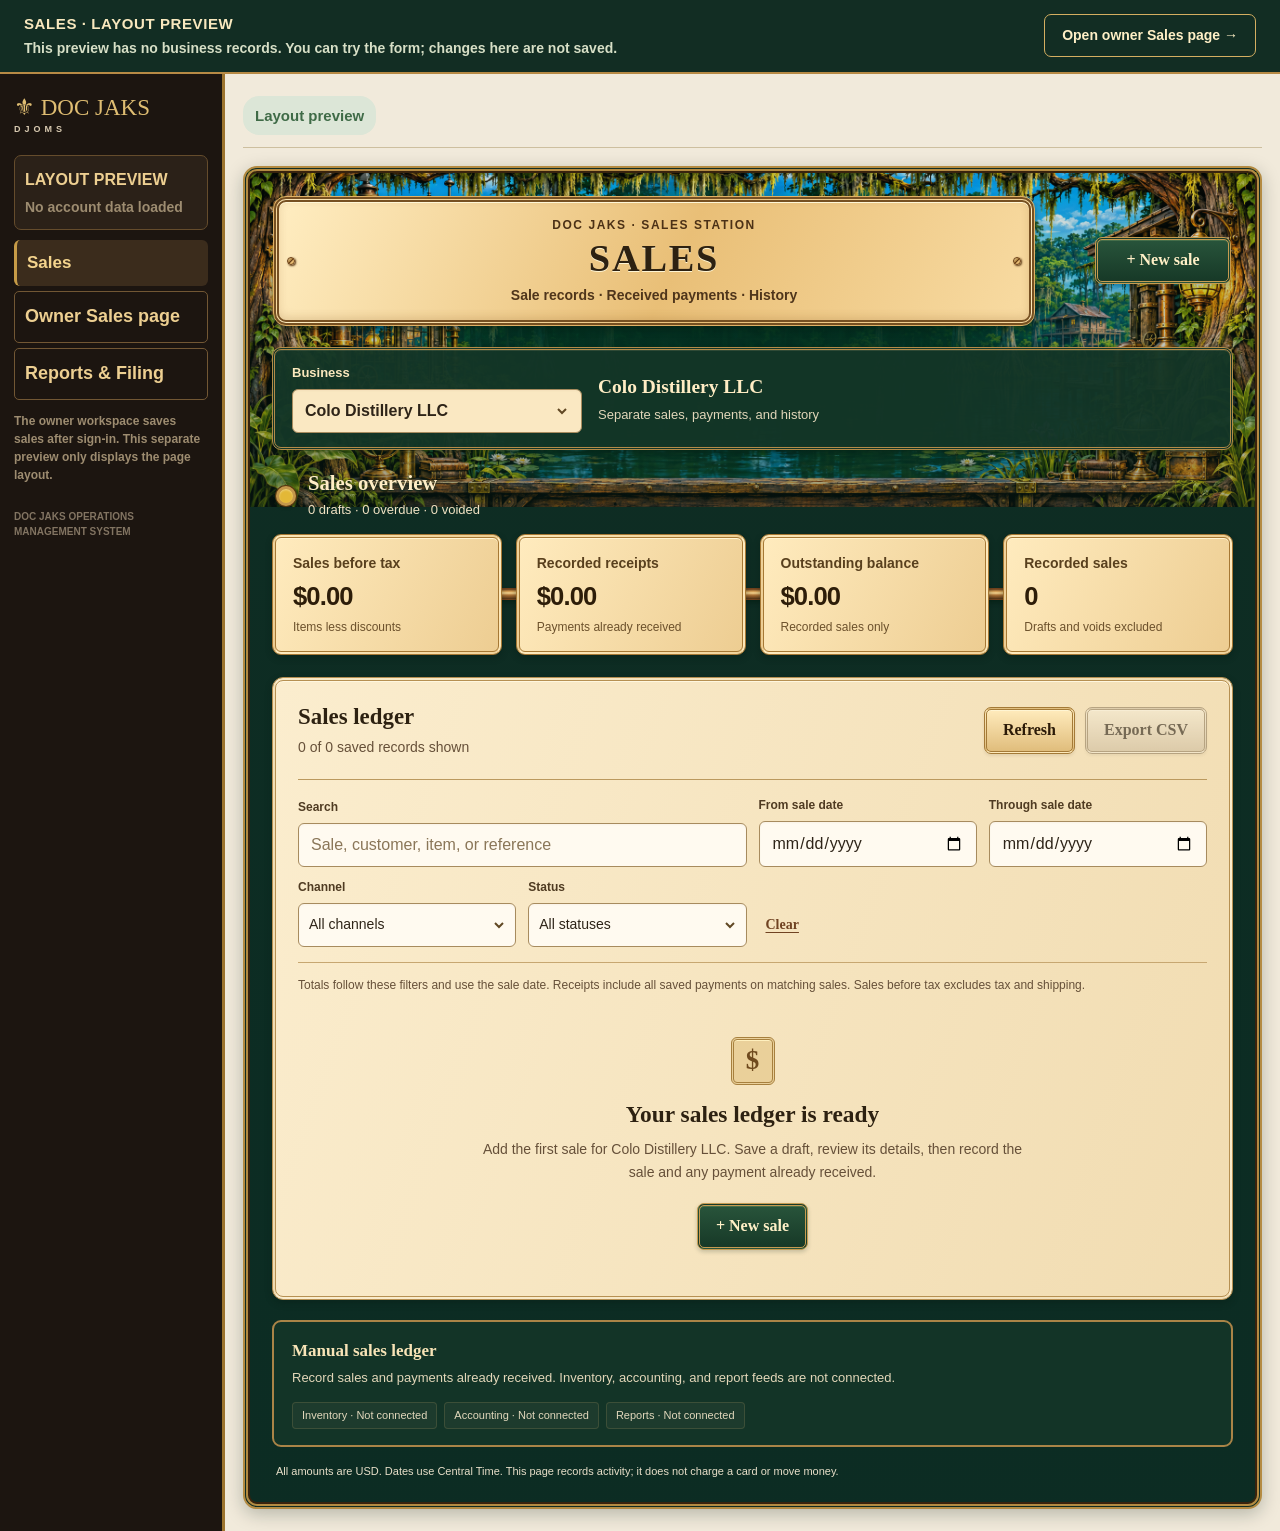
==== sales-preview.html @ b28c7aaf "Add brass Sales page with business-separated ledger, draft review, payments and history" ====
<!doctype html>
<html lang="en">
<head>
  <meta charset="utf-8">
  <meta name="viewport" content="width=device-width,initial-scale=1">
  <meta name="robots" content="noindex,nofollow,noarchive">
  <title>Sales layout preview · DJOMS</title>
  <link rel="stylesheet" href="/styles.css?v=20261028-verified-search-pairs-v94">
  <link rel="stylesheet" href="/sales.css?v=20261124-sales-v1">
  <style>
    .sales-preview-banner{position:relative;z-index:5;display:flex;align-items:center;justify-content:space-between;gap:16px;padding:13px 24px;border-bottom:2px solid #b78a45;background:#122d23;color:#f8e8be;font:14px/1.5 Arial,sans-serif}
    .sales-preview-banner strong{display:block;font-size:15px;letter-spacing:.04em}
    .sales-preview-banner p{margin:2px 0 0;color:#d7dfc6}
    .sales-preview-banner a{flex:none;padding:10px 17px;border:1px solid #d4ae61;border-radius:7px;color:#fff0c6;text-decoration:none;font-weight:700}
    .sales-preview-banner a:hover{background:#294d38}
    body.sales-preview>main{min-height:calc(100vh - 85px)}
    .sales-preview aside nav a{display:block;margin-top:5px;padding:11px 10px;text-decoration:none;color:#edcf91;border:1px solid #725734;border-radius:5px}
    .sales-preview aside .ver{position:static;margin-top:25px;line-height:1.5}
    .sales-preview .preview-caption{color:#9d8c70;font-size:12px;line-height:1.5}
    @media(max-width:720px){.sales-preview-banner{padding:12px;align-items:flex-start;flex-direction:column;gap:10px}.sales-preview-banner a{align-self:stretch;text-align:center}}
    @media print{.sales-preview-banner{display:block!important;color:#000;background:#fff;border:1px solid #000}.sales-preview-banner p{color:#000}.sales-preview-banner a{display:none}}
  </style>
  <script src="/sales-preview.js?v=20261124-sales-v1" defer></script>
  <script src="/sales.js?v=20261124-sales-v1" defer></script>
</head>
<body class="sales-preview">
  <div class="sales-preview-banner" role="note">
    <div><strong>SALES · LAYOUT PREVIEW</strong><p>This preview has no business records. You can try the form; changes here are not saved.</p></div>
    <a href="/sales">Open owner Sales page →</a>
  </div>
  <main>
    <aside id="commandTools">
      <b>⚜ DOC JAKS</b><span>DJOMS</span>
      <div class="user"><strong>LAYOUT PREVIEW</strong><small>No account data loaded</small></div>
      <nav aria-label="Preview navigation">
        <button type="button" class="active" aria-current="page" data-sales-preview-home>Sales</button>
        <a href="/sales">Owner Sales page</a>
        <a href="/reports">Reports &amp; Filing</a>
      </nav>
      <p class="preview-caption">The owner workspace saves sales after sign-in. This separate preview only displays the page layout.</p>
      <div class="ver">DOC JAKS OPERATIONS<br>MANAGEMENT SYSTEM</div>
    </aside>
    <section>
      <header><div class="command-heading"><p class="ey">DOC JAKS OPERATIONS MANAGEMENT SYSTEM</p><h1>Sales</h1><p>One Fire. One Story. Everywhere.</p></div><div class="live">Layout preview</div></header>
      <p id="notice" role="status" aria-live="polite" hidden></p>
      <div id="workspace"><div id="content"><p>Loading the Sales layout…</p></div></div>
    </section>
  </main>
</body>
</html>
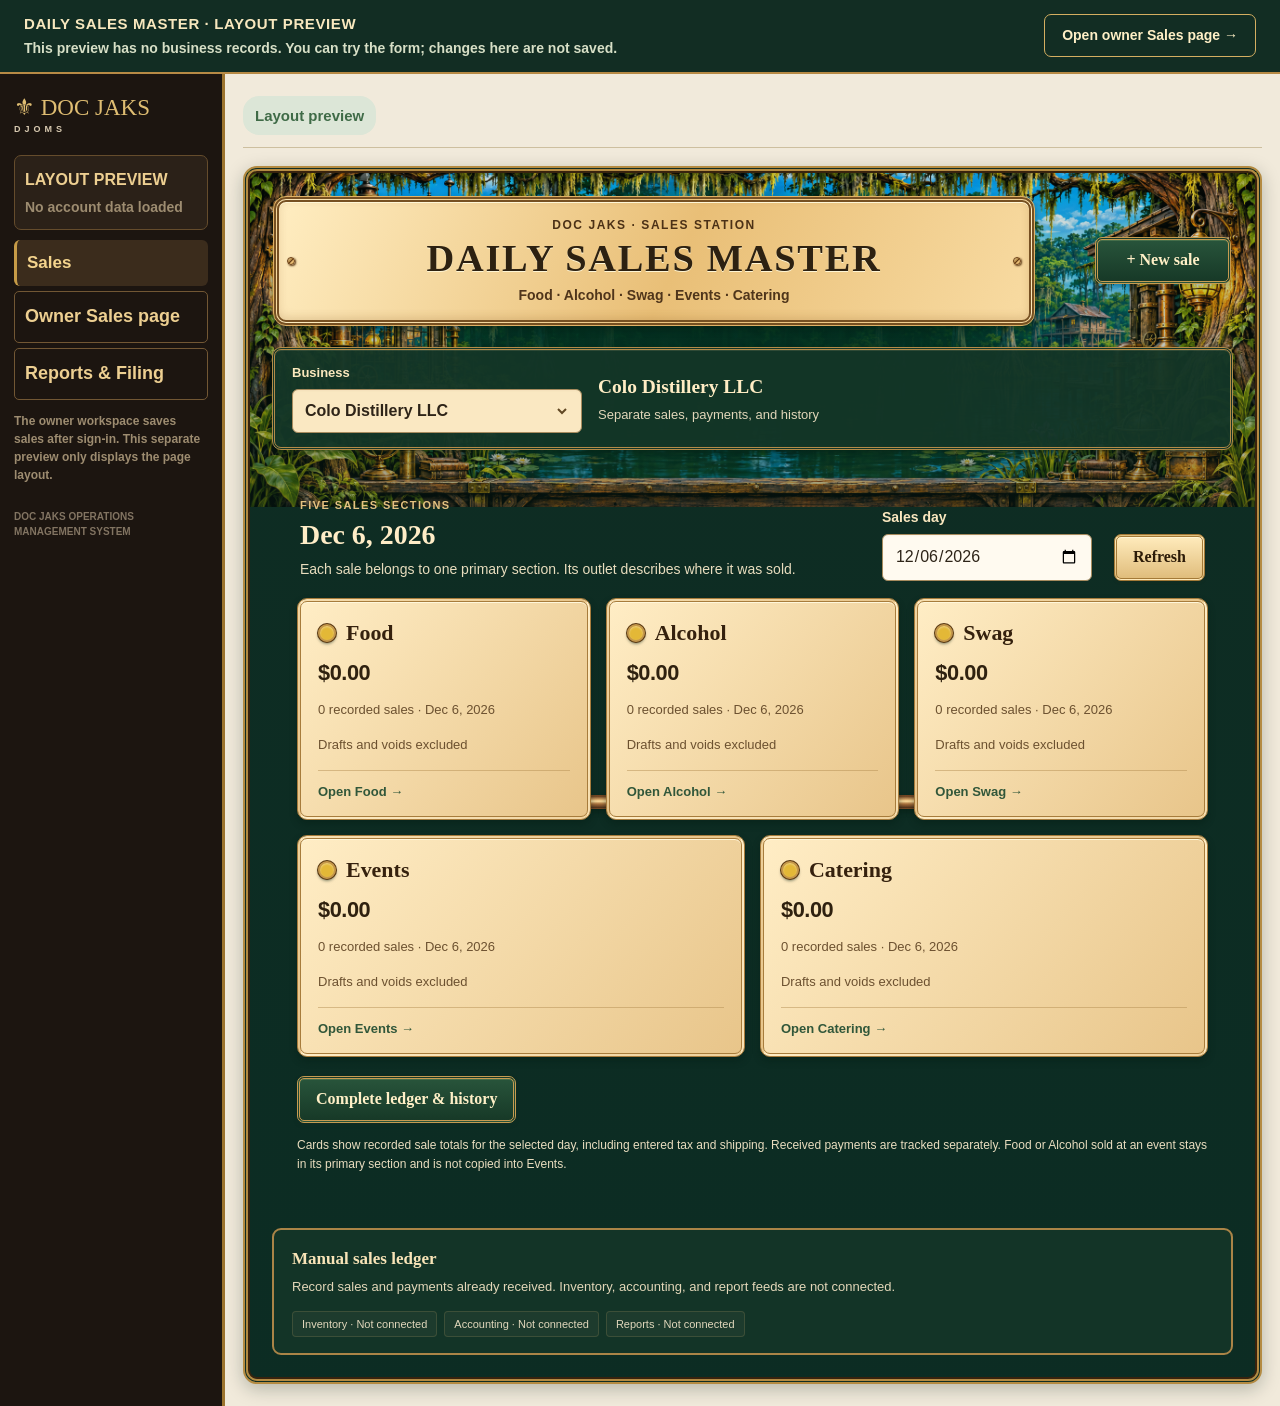
==== commit a7658f4e: "Build five-section Daily Sales Master with products, outlets, and Alcohol reports" ====
--- a/sales-preview.html
+++ b/sales-preview.html
@@ -4,9 +4,9 @@
   <meta charset="utf-8">
   <meta name="viewport" content="width=device-width,initial-scale=1">
   <meta name="robots" content="noindex,nofollow,noarchive">
-  <title>Sales layout preview · DJOMS</title>
+  <title>Daily Sales Master preview · DJOMS</title>
   <link rel="stylesheet" href="/styles.css?v=20261028-verified-search-pairs-v94">
-  <link rel="stylesheet" href="/sales.css?v=20261124-sales-v1">
+  <link rel="stylesheet" href="/sales.css?v=20261124-sales-master-v3">
   <style>
     .sales-preview-banner{position:relative;z-index:5;display:flex;align-items:center;justify-content:space-between;gap:16px;padding:13px 24px;border-bottom:2px solid #b78a45;background:#122d23;color:#f8e8be;font:14px/1.5 Arial,sans-serif}
     .sales-preview-banner strong{display:block;font-size:15px;letter-spacing:.04em}
@@ -20,12 +20,12 @@
     @media(max-width:720px){.sales-preview-banner{padding:12px;align-items:flex-start;flex-direction:column;gap:10px}.sales-preview-banner a{align-self:stretch;text-align:center}}
     @media print{.sales-preview-banner{display:block!important;color:#000;background:#fff;border:1px solid #000}.sales-preview-banner p{color:#000}.sales-preview-banner a{display:none}}
   </style>
-  <script src="/sales-preview.js?v=20261124-sales-v1" defer></script>
-  <script src="/sales.js?v=20261124-sales-v1" defer></script>
+  <script src="/sales-preview.js?v=20261124-sales-master-v3" defer></script>
+  <script src="/sales.js?v=20261124-sales-master-v3" defer></script>
 </head>
 <body class="sales-preview">
   <div class="sales-preview-banner" role="note">
-    <div><strong>SALES · LAYOUT PREVIEW</strong><p>This preview has no business records. You can try the form; changes here are not saved.</p></div>
+    <div><strong>DAILY SALES MASTER · LAYOUT PREVIEW</strong><p>This preview has no business records. You can try the form; changes here are not saved.</p></div>
     <a href="/sales">Open owner Sales page →</a>
   </div>
   <main>
@@ -41,9 +41,9 @@
       <div class="ver">DOC JAKS OPERATIONS<br>MANAGEMENT SYSTEM</div>
     </aside>
     <section>
-      <header><div class="command-heading"><p class="ey">DOC JAKS OPERATIONS MANAGEMENT SYSTEM</p><h1>Sales</h1><p>One Fire. One Story. Everywhere.</p></div><div class="live">Layout preview</div></header>
+      <header><div class="command-heading"><p class="ey">DOC JAKS OPERATIONS MANAGEMENT SYSTEM</p><h1>Daily Sales Master</h1><p>One Fire. One Story. Everywhere.</p></div><div class="live">Layout preview</div></header>
       <p id="notice" role="status" aria-live="polite" hidden></p>
-      <div id="workspace"><div id="content"><p>Loading the Sales layout…</p></div></div>
+      <div id="workspace"><div id="content"><p>Loading Daily Sales Master…</p></div></div>
     </section>
   </main>
 </body>
--- a/sales.css
+++ b/sales.css
@@ -529,3 +529,266 @@
   body.sales-view .sales-void-notice { border: 1pt solid #777; background: #fff; font-size: 10pt; }
   body.sales-view .sales-footnote { font-size: 8pt; }
 }
+
+/* Daily Sales Master and the Alcohol operating view share the saved ledger. */
+.sales-hub .sales-master { margin: 0 0 24px; }
+.sales-hub .sales-master-heading { display: flex; align-items: flex-end; flex-wrap: wrap; gap: 15px 22px; padding: 5px 3px 17px; color: #f9e7bf; }
+.sales-hub .sales-master-heading > div { flex: 1 1 380px; min-width: 0; }
+.sales-hub .sales-master-heading > label { flex: 0 1 210px; color: #f9e7bf; }
+.sales-hub .sales-master-heading > .sales-button { flex: 0 0 auto; }
+.sales-hub .sales-master-heading h3 { color: #ffedc7; font-size: 1.55rem; line-height: 1.2; }
+.sales-hub .sales-master-heading p { max-width: 850px; margin-top: 7px; color: #e8ddbe; font-size: 14px; }
+.sales-hub .sales-master-heading .sales-eyebrow { color: #e4c281; }
+.sales-hub .sales-master-cards { position: relative; isolation: isolate; display: grid; grid-template-columns: repeat(10, minmax(0, 1fr)); gap: 15px; }
+.sales-hub .sales-master-cards::before { content: ''; position: absolute; z-index: -1; left: 4%; right: 4%; top: 43%; height: 14px; border: 1px solid #744723; border-radius: 7px; background: linear-gradient(#653a1c, #d6a567 28%, #ffe2a0 43%, #aa713c 66%, #4c2e19); box-shadow: 0 3px 5px #031c1280; }
+.sales-hub .sales-master-card { position: relative; display: flex; grid-column: span 2; min-width: 0; min-height: 210px; flex-direction: column; align-items: stretch; gap: 14px; padding: 18px 17px 15px; border: 4px double #a77c3c; border-radius: 10px; background: linear-gradient(130deg, #ffedc5, #e8c58a); box-shadow: inset 0 1px #fff7db, 0 4px 7px #041e1470; color: #2e2213; font-size: 16px !important; font-weight: 400; line-height: 1.4; text-align: left; white-space: normal; cursor: pointer; }
+.sales-hub .sales-master-card:hover:not(:disabled) { border-color: #f1c575; background: linear-gradient(130deg, #fff4d7, #f0d39e); }
+.sales-hub .sales-master-card:focus-visible { outline: 3px solid #ffedaf; outline-offset: 4px; }
+.sales-hub .sales-master-card:active:not(:disabled) { transform: translateY(1px); }
+.sales-hub .sales-master-card-top { display: flex; align-items: center; gap: 10px; min-width: 0; }
+.sales-hub .sales-master-card-top :is(h3, strong) { margin: 0; color: #35210e; font: 700 1.22rem/1.2 Georgia, 'Times New Roman', serif; overflow-wrap: anywhere; }
+.sales-hub .sales-master-card .sales-lamp { flex-basis: 18px; width: 18px; height: 18px; border-width: 2px; }
+.sales-hub .sales-master-card-total { display: block; color: #2f210f; font-size: clamp(1.1rem, 1.7vw, 1.65rem); font-weight: 700; line-height: 1.2; letter-spacing: -.02em; font-variant-numeric: tabular-nums; overflow-wrap: anywhere; }
+.sales-hub .sales-master-card-meta { display: block; color: #6c5130; font-size: 13px; font-weight: 400; line-height: 1.6; }
+.sales-hub .sales-master-card-meta small { display: block; margin-top: 3px; font-size: 12px !important; font-weight: 400 !important; }
+.sales-hub .sales-master-card-open { display: flex; justify-content: space-between; gap: 10px; margin-top: auto; padding-top: 12px; border-top: 1px solid #b18a4d77; color: #31573a; font-size: 13px; font-weight: 700; }
+.sales-hub .sales-master-footer { display: flex; align-items: center; flex-wrap: wrap; gap: 12px 20px; margin-top: 19px; }
+.sales-hub .sales-master-footer p { flex: 1 1 330px; min-width: 0; margin: 0; color: #eee1c1; font-size: 13px; line-height: 1.6; }
+.sales-hub .sales-master > .sales-scope-note { color: #e9ddbf; }
+.sales-hub .sales-section-nav { display: flex; align-items: center; flex-wrap: wrap; gap: 15px 20px; margin: 1px 0 20px; padding: 14px 17px; border: 2px solid #a8864d; border-radius: 8px; background: #133829f5; }
+.sales-hub .sales-section-nav > div { min-width: 0; flex: 1 1 250px; }
+.sales-hub .sales-section-nav > div > p { margin: 5px 0 0; color: #e0d6b9; font-size: 13px; line-height: 1.5; }
+.sales-hub .sales-section-title { min-width: 0; color: #ffe9bd; font: 700 1.28rem/1.25 Georgia, 'Times New Roman', serif; }
+.sales-hub .sales-section-title :is(h3, strong) { color: #ffe9bd; font: 700 1.28rem/1.25 Georgia, 'Times New Roman', serif; }
+.sales-hub .sales-section-title :is(p, span, small) { color: #e0d6b9; font-size: 13px; font-weight: 400; line-height: 1.5; }
+.sales-hub .sales-section-title .sales-eyebrow { color: #dfbd7c; font-size: 10px; font-weight: 700; }
+.sales-hub .sales-section-nav .sales-button:focus-visible { outline-color: #ffedaf; }
+
+/* The month above an operating view is independent of the ledger's filters. */
+.sales-hub .sales-period { display: flex; align-items: center; flex-wrap: wrap; gap: 16px 22px; margin: 0 0 21px; padding: 17px 19px; border: 3px double #b48c4c; border-radius: 9px; background: #163a2bf5; color: #f5e6c4; }
+.sales-hub .sales-period > div:first-child { flex: 1 1 290px; min-width: 0; }
+.sales-hub .sales-period h3 { color: #ffeac1; font-size: 1.3rem; }
+.sales-hub .sales-period p { margin-top: 6px; color: #e0d7bd; font-size: 13px; }
+.sales-hub .sales-period .sales-eyebrow { color: #e7c78c; }
+.sales-hub .sales-period > label { flex: 0 1 225px; min-width: 190px; color: #f7e8c5; font-size: 13px !important; }
+.sales-hub .sales-period input { background: #fff4d7; font-weight: 700; }
+.sales-hub .sales-period-actions { display: flex; align-self: flex-end; flex: 0 0 auto; gap: 10px; }
+.sales-hub .sales-period :is(input, button):focus-visible { outline-color: #ffedaf; }
+.sales-hub .sales-operations { margin-bottom: 30px; }
+.sales-hub .sales-people-metrics,
+.sales-hub .sales-product-metrics { display: grid; grid-template-columns: repeat(4, minmax(0, 1fr)); gap: 13px; margin: 0 0 20px; }
+.sales-hub .sales-people-metrics > div,
+.sales-hub .sales-product-metrics > div { display: flex; min-width: 0; flex-direction: column; gap: 8px; padding: 15px; border: 1px solid #c3a56c; border-radius: 7px; background: #fffae975; }
+.sales-hub .sales-people-metrics > div > span,
+.sales-hub .sales-product-metrics > div > span { color: #6c512c; font-size: 13px; font-weight: 700; line-height: 1.4; }
+.sales-hub .sales-people-metrics strong,
+.sales-hub .sales-product-metrics strong { color: #33230f; font-size: clamp(1.05rem, 1.7vw, 1.55rem); font-weight: 700; line-height: 1.2; font-variant-numeric: tabular-nums; overflow-wrap: anywhere; }
+.sales-hub .sales-people-metrics small,
+.sales-hub .sales-product-metrics small { display: block; color: #79613e; font-size: 11px !important; font-weight: 400 !important; line-height: 1.6; }
+.sales-hub .sales-product-metrics strong small { display: inline; margin-left: 3px; font-size: 12px !important; }
+.sales-hub .sales-half-comparison { padding-bottom: 3px; }
+.sales-hub .sales-half-comparison .sales-table { min-width: 980px; }
+.sales-hub .sales-half-comparison th[scope="row"] { min-width: 160px; padding: 16px 8px; border-bottom: 1px solid #bda17177; font-size: 14px !important; font-weight: 700; line-height: 1.5; text-align: left; vertical-align: top; }
+.sales-hub .sales-half-comparison tbody tr:last-child { background: #b08a4214; }
+.sales-hub .sales-half-comparison td { min-width: 130px; }
+.sales-hub .sales-half-comparison td small { max-width: 185px; white-space: normal; }
+
+/* Daily visitor and tip entries do not introduce a second sales amount. */
+.sales-hub .sales-daily { margin-top: 22px; padding-top: 18px; border-top: 2px solid #bea16a; }
+.sales-hub .sales-daily > summary { display: flex; align-items: center; justify-content: space-between; flex-wrap: wrap; gap: 7px 20px; min-height: 44px; padding: 10px 12px; border: 1px solid #bc9959; border-radius: 6px; background: #ead3a4a1; color: #51381a; font-size: 16px; font-weight: 700; cursor: pointer; }
+.sales-hub .sales-daily > summary > span::before { content: '\25B8'; display: inline-block; width: 19px; color: #7c5a28; }
+.sales-hub .sales-daily[open] > summary > span::before { content: '\25BE'; }
+.sales-hub .sales-daily > summary small { margin-left: auto; color: #705a35; font-size: 12px !important; font-weight: 400 !important; }
+.sales-hub .sales-daily > summary::-webkit-details-marker { display: none; }
+.sales-hub .sales-daily[open] > .sales-table-scroll { margin-top: 12px; }
+.sales-hub .sales-daily-table { min-width: 950px; }
+.sales-hub .sales-daily-table th[scope="row"] { padding: 15px 8px; border-bottom: 1px solid #bda17177; color: #4b371c; font-size: 14px !important; font-weight: 700; text-align: left; vertical-align: top; white-space: nowrap; }
+.sales-hub .sales-daily-table td:last-child { white-space: nowrap; text-align: right; }
+.sales-hub .sales-daily-table .sales-daily-missing { box-shadow: inset 3px 0 #b3822a; }
+.sales-hub .sales-daily-table .sales-daily-missing th[scope="row"] { color: #85581e; }
+.sales-hub .sales-muted { color: #816e4e; font-size: 12px; }
+.sales-hub .sales-daily-form { margin: 0; }
+.sales-hub .sales-daily-date { margin-bottom: 20px; }
+.sales-hub .sales-daily-date > h3 { margin: 7px 0 9px; }
+.sales-hub .sales-daily-date > .sales-form-grid { margin: 20px 0; }
+.sales-hub .sales-daily-date > .sales-form-grid > label { max-width: 340px; }
+.sales-hub .sales-daily-date > label { flex: 1 1 200px; max-width: 310px; }
+.sales-hub .sales-daily-date > :is(p, span, small) { flex: 1 1 200px; margin: 0; color: #755a36; font-size: 13px; line-height: 1.6; }
+.sales-hub .sales-daily-retail { display: flex; min-width: 0; flex-wrap: wrap; align-items: baseline; gap: 8px 20px; margin: 0 0 24px; padding: 15px 17px; border: 1px solid #b99a60; border-radius: 6px; background: #f6e6c280; }
+.sales-hub .sales-daily-retail > span { flex: 1 1 250px; color: #6e512b; font-size: 14px; font-weight: 700; }
+.sales-hub .sales-daily-retail > strong { color: #33230f; font-size: 1.4rem; font-variant-numeric: tabular-nums; }
+.sales-hub .sales-daily-retail > small { flex-basis: 100%; color: #79613e; font-size: 12px !important; font-weight: 400 !important; line-height: 1.6; }
+.sales-hub .sales-daily-history { margin-top: 20px; }
+.sales-hub .sales-daily-history summary { min-height: 44px; padding: 10px 0; color: #5c4020; font-size: 15px; font-weight: 700; cursor: pointer; }
+.sales-hub .sales-daily-history ol { list-style: none; margin: 8px 0 0; padding: 0; }
+.sales-hub .sales-daily-history li { padding: 15px 0; border-top: 1px solid #bda17177; font-size: 13px; }
+.sales-hub .sales-daily-history li > div { display: flex; align-items: baseline; justify-content: space-between; flex-wrap: wrap; gap: 5px 15px; }
+.sales-hub .sales-daily-history .sales-daily-change { flex-basis: 100%; min-width: 0; margin-top: 5px; }
+.sales-hub .sales-daily-change .sales-table { min-width: 500px; }
+.sales-hub .sales-daily-change th[scope="row"] { padding: 13px 8px; border-bottom: 1px solid #bda17177; color: #604727; font-size: 13px !important; text-align: left; vertical-align: top; }
+.sales-hub .sales-daily-history :is(p, span, small) { color: #725b39; font-size: 12px; line-height: 1.6; overflow-wrap: anywhere; }
+.sales-hub .sales-daily-history small { display: block; font-size: 11px !important; font-weight: 400 !important; }
+.sales-hub .sales-daily-history dl { display: grid; grid-template-columns: repeat(2, minmax(0, 1fr)); gap: 9px 18px; margin: 12px 0 0; padding: 12px; border: 1px solid #c7af80; border-radius: 5px; background: #fff6dd77; }
+.sales-hub .sales-daily-history dt { color: #755b35; font-size: 11px; }
+.sales-hub .sales-daily-history dd { margin: 3px 0 0; color: #46321a; font-size: 13px; overflow-wrap: anywhere; }
+
+/* Bottle sizes and gallon support figures retain their separate units. */
+.sales-hub .sales-product-filters { display: flex; flex: 0 1 450px; flex-wrap: wrap; gap: 12px; }
+.sales-hub .sales-product-filters label { flex: 1 1 170px; font-size: 12px !important; }
+.sales-hub .sales-product-filters select { font-size: 14px !important; }
+.sales-hub .sales-classification-note { margin-bottom: 15px; padding: 11px 13px; border: 1px solid #bfa572; border-radius: 5px; background: #fff8e77a; color: #6c5532; font-size: 12px; line-height: 1.6; }
+.sales-hub .sales-needs-classification { border-left: 4px solid #b88d37; background: #fff0c593; color: #795621; }
+.sales-hub .sales-product-table { min-width: 1460px; }
+.sales-hub .sales-product-table thead th { min-width: 75px; text-align: right; }
+.sales-hub .sales-product-table th:first-child { min-width: 210px; text-align: left; }
+.sales-hub .sales-product-table th:nth-child(2) { min-width: 120px; text-align: left; }
+.sales-hub .sales-product-table th:nth-last-child(-n+2) { min-width: 130px; }
+.sales-hub .sales-product-table th[scope="row"] { padding: 16px 8px; border-bottom: 1px solid #bda17177; color: #50381a; font-size: 14px !important; text-align: left; vertical-align: top; }
+.sales-hub .sales-product-table th[scope="row"] strong { display: block; max-width: 260px; overflow-wrap: anywhere; }
+.sales-hub .sales-product-table th small { display: block; margin-top: 4px; color: #7a6441; font-size: 10px !important; font-weight: 400 !important; line-height: 1.5; text-transform: none; letter-spacing: 0; }
+.sales-hub .sales-product-table td { min-width: 75px; text-align: right; font-variant-numeric: tabular-nums; white-space: nowrap; }
+.sales-hub .sales-product-table td:first-of-type { min-width: 120px; text-align: left; }
+.sales-hub .sales-products-empty { margin: 16px 0; padding: 22px 18px; border: 1px dashed #bfa06b; border-radius: 6px; background: #fff8e866; text-align: center; }
+.sales-hub .sales-products-empty p { margin-bottom: 15px; font-size: 14px; }
+.sales-hub .sales-report-buttons { position: relative; isolation: isolate; display: grid; grid-template-columns: repeat(4, minmax(0, 1fr)); gap: 15px; margin: 22px 0 17px; }
+.sales-hub .sales-report-buttons::before { content: ''; position: absolute; z-index: -1; top: calc(50% - 5px); left: 5%; right: 5%; height: 10px; border: 1px solid #a4783a; background: linear-gradient(#87572c, #edc88b 38%, #c48d4c 70%, #80522d); }
+.sales-hub .sales-report-link { display: flex; min-height: 82px; flex-direction: column; gap: 6px; padding: 15px 12px; }
+.sales-hub .sales-report-link strong { color: #3f2a11; font: 700 1.05rem/1.25 Georgia, 'Times New Roman', serif; }
+.sales-hub .sales-report-link span { color: #6d512b; font: 400 12px/1.4 Arial, sans-serif; }
+.sales-hub .sales-product-choices { margin: 0 0 24px; }
+.sales-hub .sales-product-choice-grid { display: grid; grid-template-columns: repeat(auto-fit, minmax(min(100%, 260px), 1fr)); gap: 13px; margin: 16px 0; }
+.sales-hub .sales-product-choices > label { flex: 1 1 230px; }
+.sales-hub .sales-product-choices > :is(p, small) { flex: 1 1 100%; margin: 0; color: #765b35; font-size: 12px; line-height: 1.6; }
+.sales-hub .sales-product-choices .sales-button { min-height: 40px; font-size: 14px !important; }
+.sales-hub .sales-product-choice { display: flex; min-width: 0; flex-direction: column; align-items: stretch; gap: 14px; padding: 16px; border: 2px double #b08b4c; border-radius: 7px; background: #fffae5; color: #4c3417; text-align: left; }
+.sales-hub button.sales-product-choice { min-height: 70px; font-size: 15px !important; cursor: pointer; }
+.sales-hub button.sales-product-choice:hover:not(:disabled) { border-color: #6d7e45; background: #fff1c7; }
+.sales-hub .sales-product-choice > div { min-width: 0; }
+.sales-hub .sales-product-choice > div:first-child { flex: 1; }
+.sales-hub .sales-product-choice h4 { color: #3b2913; font: 700 1.12rem/1.35 Georgia, 'Times New Roman', serif; overflow-wrap: anywhere; }
+.sales-hub .sales-product-choice-actions { display: flex; flex-wrap: wrap; align-items: center; gap: 8px 12px; padding-top: 11px; border-top: 1px solid #c8ad77; }
+.sales-hub .sales-product-choice-actions .sales-button { flex: 1 1 auto; }
+.sales-hub .sales-product-archived { border-style: dashed; background: #e5dcc6; }
+.sales-hub .sales-catalog-tools { display: flex; align-items: center; flex-wrap: wrap; gap: 12px 20px; margin: 14px 0; }
+.sales-hub label.sales-check { display: flex; flex-direction: row; align-items: center; gap: 9px; font-size: 13px !important; }
+.sales-hub .sales-check input[type="checkbox"] { width: 19px; height: 19px; margin: 0; flex: 0 0 19px; }
+.sales-hub .sales-product-pick { display: flex; align-items: flex-end; flex-wrap: wrap; gap: 12px; margin: 4px 0 22px; padding: 14px; border: 1px solid #b79a65; border-radius: 6px; background: #eddbb5; }
+.sales-hub .sales-product-pick > label { flex: 1 1 260px; }
+.sales-hub .sales-product-pick > .sales-button { flex: 0 0 auto; min-height: 44px; }
+.sales-hub .sales-product-choice strong { display: block; color: #3b2913; font-family: Georgia, 'Times New Roman', serif; font-size: 16px; overflow-wrap: anywhere; }
+.sales-hub .sales-product-choice :is(span, small, p) { display: block; margin-top: 4px; color: #735b37; font-size: 12px !important; line-height: 1.5; overflow-wrap: anywhere; }
+.sales-hub .sales-catalog-form { margin: 0; }
+.sales-hub .sales-catalog-form .sales-form-grid { margin-bottom: 19px; }
+.sales-hub .sales-catalog-form label:has(input[type="checkbox"]) { display: flex; flex-direction: row; align-items: center; gap: 10px; margin: 15px 0; }
+.sales-hub .sales-catalog-form input[type="checkbox"] { width: 19px; height: 19px; margin: 0; }
+.sales-hub .sales-catalog-history { margin-top: 19px; padding-top: 17px; border-top: 1px solid #bd9c63; }
+.sales-hub .sales-catalog-history summary { padding: 10px 0; font-size: 15px; font-weight: 700; cursor: pointer; }
+.sales-hub .sales-catalog-history ol { margin: 8px 0 0; padding-left: 20px; }
+.sales-hub .sales-catalog-history li { padding: 10px 0; color: #715733; font-size: 12px; line-height: 1.6; }
+.sales-hub .sales-bottle-fields { min-width: 0; margin-top: 18px; padding: 18px 0 0; border-top: 1px solid #bfa36d; }
+.sales-hub .sales-bottle-fields > label { max-width: 340px; }
+.sales-hub .sales-item-grid > label:has(:is([data-line-key="sku"], [data-line-key="batchReference"], [data-line-key="productId"], [data-line-key="packageLabel"])) { grid-column: span 3; }
+.sales-hub .sales-bottle-fields .sales-form-grid { grid-template-columns: repeat(4, minmax(0, 1fr)); gap: 16px; align-items: start; }
+.sales-hub .sales-fixed-field { display: flex; min-width: 0; flex-direction: column; gap: 7px; }
+.sales-hub .sales-fixed-field > span { color: #4f3b22; font-size: 14px; font-weight: 700; line-height: 1.4; }
+.sales-hub .sales-fixed-field > strong { display: flex; min-height: 44px; align-items: center; padding: 10px 12px; border: 1px solid #c9b58d; border-radius: 6px; background: #e5d6b680; color: #665133; font-size: 13px; font-weight: 400; line-height: 1.5; }
+.sales-hub input[type="hidden"] { display: none !important; }
+.sales-hub .sales-bottle-conversion { display: flex; min-width: 0; flex-wrap: wrap; gap: 7px 9px; margin-top: 16px; }
+.sales-hub .sales-bottle-conversion > span { display: block; margin: 0; padding: 6px 9px; border: 1px solid #bca16d; border-radius: 4px; background: #f9efd77a; color: #5c4324; font-size: 12px; font-variant-numeric: tabular-nums; line-height: 1.5; overflow-wrap: anywhere; }
+.sales-hub .sales-item-volume { margin-top: 11px; padding-top: 11px; border-top: 1px dashed #bda06c; }
+.sales-hub .sales-item-volume > span { color: #725935; font-size: 12px; line-height: 1.6; }
+.sales-hub .sales-item-volume .sales-bottle-conversion { margin-top: 9px; gap: 5px; }
+.sales-hub .sales-item-volume .sales-bottle-conversion > span { padding: 4px 6px; font-size: 11px; }
+
+@media screen and (max-width: 1400px) {
+  .sales-hub .sales-master-cards { grid-template-columns: repeat(6, minmax(0, 1fr)); }
+  .sales-hub .sales-master-card:nth-last-child(-n+2) { grid-column: span 3; }
+  .sales-hub .sales-master-card { min-height: 190px; }
+  .sales-hub .sales-people-metrics,
+  .sales-hub .sales-product-metrics { grid-template-columns: repeat(2, minmax(0, 1fr)); }
+}
+@media screen and (max-width: 1000px) {
+  .sales-hub .sales-period { align-items: flex-start; gap: 16px; }
+  .sales-hub .sales-period > div:first-child { flex-basis: 100%; }
+  .sales-hub .sales-period > label { flex: 1 1 210px; }
+  .sales-hub .sales-product-filters { flex: 1 1 100%; }
+  .sales-hub .sales-report-buttons { gap: 10px; }
+  .sales-hub .sales-report-link { padding: 13px 8px; }
+  .sales-hub .sales-bottle-fields .sales-form-grid { grid-template-columns: repeat(2, minmax(0, 1fr)); }
+  .sales-hub .sales-item-grid > label:has(:is([data-line-key="sku"], [data-line-key="batchReference"], [data-line-key="productId"], [data-line-key="packageLabel"])) { grid-column: span 6; }
+}
+@media screen and (max-width: 820px) {
+  .sales-hub .sales-master-cards { grid-template-columns: repeat(2, minmax(0, 1fr)); gap: 12px; }
+  .sales-hub .sales-master-card,
+  .sales-hub .sales-master-card:nth-last-child(-n+2) { grid-column: auto; min-height: 180px; }
+  .sales-hub .sales-master-card:last-child { grid-column: 1 / -1; min-height: 160px; }
+  .sales-hub .sales-master-card-total { font-size: 1.5rem; }
+  .sales-hub .sales-report-buttons { grid-template-columns: repeat(2, minmax(0, 1fr)); }
+  .sales-hub .sales-report-buttons::before { display: none; }
+}
+@media screen and (max-width: 540px) {
+  .sales-hub .sales-master-heading { padding-bottom: 15px; }
+  .sales-hub .sales-master-heading > label { flex: 1 1 175px; }
+  .sales-hub .sales-master-heading h3 { font-size: 1.35rem; }
+  .sales-hub .sales-master-heading p { font-size: 13px; }
+  .sales-hub .sales-master-cards { grid-template-columns: minmax(0, 1fr); }
+  .sales-hub .sales-master-card,
+  .sales-hub .sales-master-card:last-child { grid-column: auto; min-height: 0; gap: 11px; padding: 16px; }
+  .sales-hub .sales-master-card-top :is(h3, strong) { font-size: 1.25rem; }
+  .sales-hub .sales-master-card-total { font-size: 1.55rem; }
+  .sales-hub .sales-master-card-open { padding-top: 10px; }
+  .sales-hub .sales-master-cards::before { display: none; }
+  .sales-hub .sales-section-nav { align-items: flex-start; gap: 14px; padding: 14px 12px; }
+  .sales-hub .sales-section-title { flex-basis: 100%; }
+  .sales-hub .sales-period { padding: 15px 12px; }
+  .sales-hub .sales-period > label { min-width: 0; flex-basis: 100%; }
+  .sales-hub .sales-period-actions { width: 100%; }
+  .sales-hub .sales-period-actions .sales-button { flex: 1; }
+  .sales-hub .sales-people-metrics,
+  .sales-hub .sales-product-metrics { gap: 9px; }
+  .sales-hub .sales-people-metrics > div,
+  .sales-hub .sales-product-metrics > div { gap: 7px; padding: 12px 10px; }
+  .sales-hub .sales-people-metrics > div > span,
+  .sales-hub .sales-product-metrics > div > span { font-size: 12px; }
+  .sales-hub .sales-people-metrics strong,
+  .sales-hub .sales-product-metrics strong { font-size: 1.2rem; }
+  .sales-hub .sales-people-metrics small,
+  .sales-hub .sales-product-metrics small { font-size: 10px !important; }
+  .sales-hub .sales-daily > summary { padding: 12px 10px; }
+  .sales-hub .sales-daily > summary small { margin-left: 19px; flex-basis: 100%; }
+  .sales-hub .sales-daily-date > label { flex-basis: 100%; max-width: none; }
+  .sales-hub .sales-daily-history dl { grid-template-columns: minmax(0, 1fr); }
+  .sales-hub .sales-classification-note { padding: 11px; font-size: 11px; }
+  .sales-hub .sales-product-filters { gap: 12px; }
+  .sales-hub .sales-product-filters label { flex-basis: 100%; }
+  .sales-hub .sales-product-filters select { font-size: 16px !important; }
+  .sales-hub .sales-report-link { min-height: 79px; }
+  .sales-hub .sales-report-link strong { font-size: 1rem; }
+  .sales-hub .sales-product-choices { padding: 12px; }
+  .sales-hub .sales-product-choice { flex-basis: 100%; padding: 12px; }
+  .sales-hub .sales-product-pick > .sales-button { flex: 1; }
+  .sales-hub .sales-bottle-fields .sales-form-grid { grid-template-columns: minmax(0, 1fr); }
+  .sales-hub .sales-item-grid > label:has(:is([data-line-key="sku"], [data-line-key="batchReference"], [data-line-key="productId"], [data-line-key="packageLabel"])) { grid-column: 1 / -1; }
+  .sales-hub .sales-fixed-field > span { font-size: 13px; }
+  .sales-hub .sales-bottle-conversion { gap: 6px; }
+  .sales-hub .sales-bottle-conversion > span { font-size: 11px; }
+}
+@media print {
+  body.sales-view .sales-master,
+  body.sales-view .sales-section-nav,
+  body.sales-view .sales-period,
+  body.sales-view .sales-operations,
+  body.sales-view .sales-product-choices,
+  body.sales-view .sales-catalog-form,
+  body.sales-view .sales-catalog-history,
+  body.sales-view .sales-panel:has(> .sales-catalog-history),
+  body.sales-view .sales-product-pick,
+  body.sales-view .sales-daily-date,
+  body.sales-view .sales-daily-form,
+  body.sales-view .sales-daily-audit,
+  body.sales-view .sales-daily-history { display: none !important; }
+  body.sales-view .sales-item-volume { border-color: #aaa; break-inside: avoid; }
+  body.sales-view .sales-item-volume > span { font-size: 8pt; }
+  body.sales-view .sales-bottle-conversion { margin-top: 7pt; gap: 4pt; }
+  body.sales-view .sales-item-volume .sales-bottle-conversion > span { padding: 3pt 4pt; border-color: #aaa; background: #fff; font-size: 8pt; }
+}
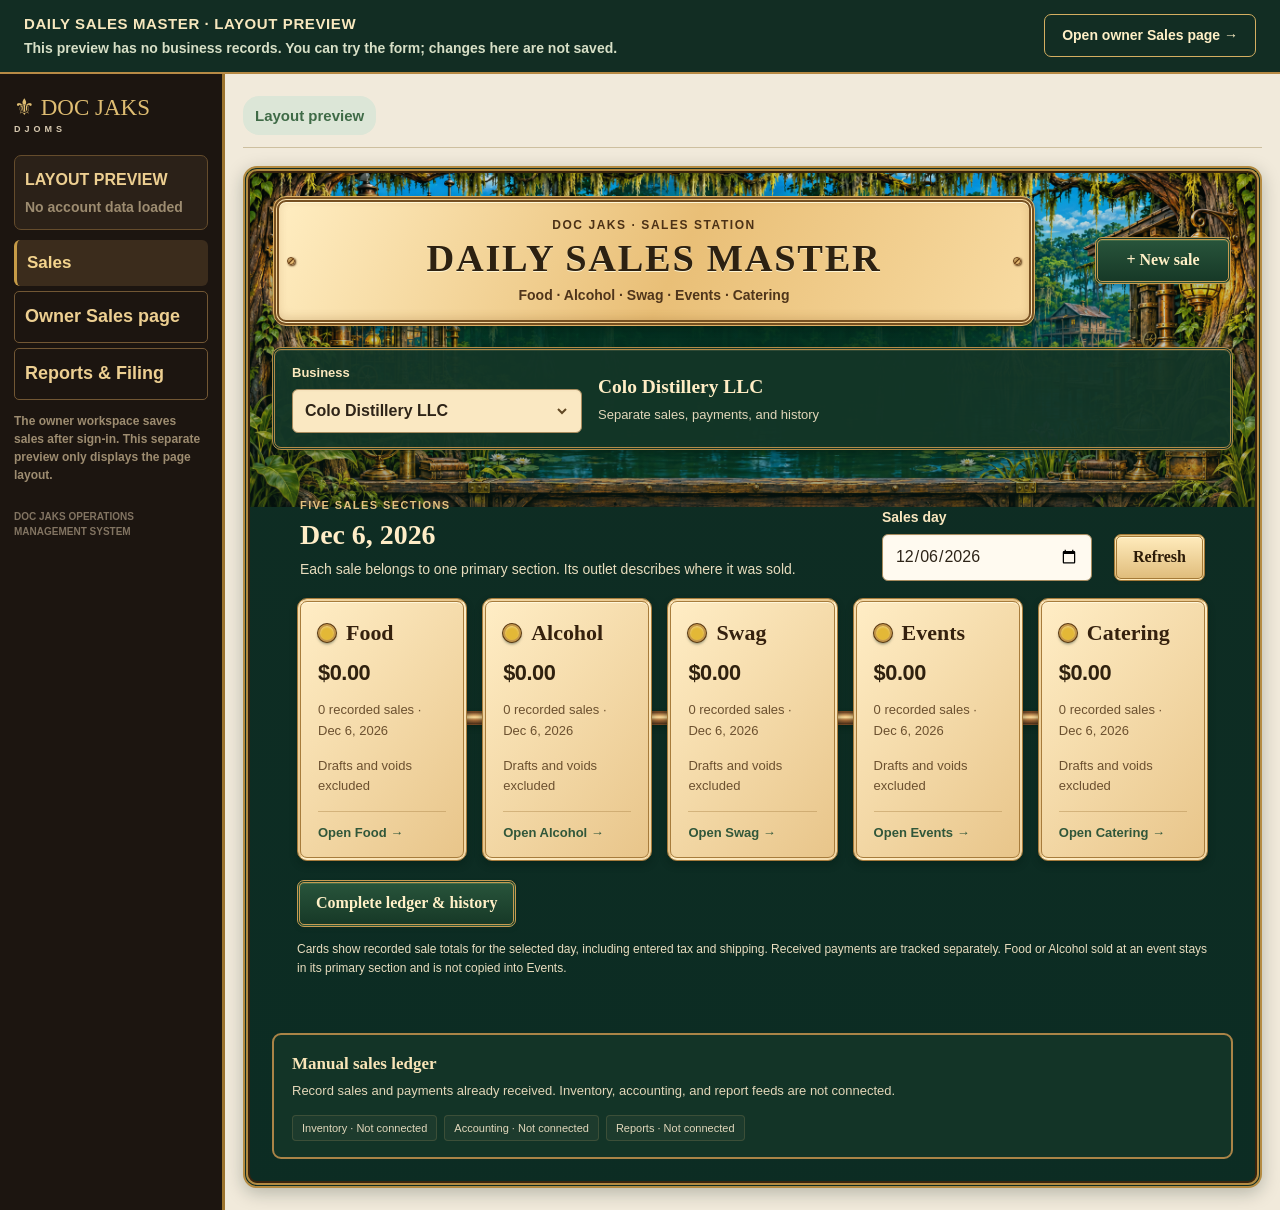
==== commit a86d04e9: "Keep all five Sales master sections visible across desktop screens" ====
--- a/sales-preview.html
+++ b/sales-preview.html
@@ -6,7 +6,7 @@
   <meta name="robots" content="noindex,nofollow,noarchive">
   <title>Daily Sales Master preview · DJOMS</title>
   <link rel="stylesheet" href="/styles.css?v=20261028-verified-search-pairs-v94">
-  <link rel="stylesheet" href="/sales.css?v=20261124-sales-master-v3">
+  <link rel="stylesheet" href="/sales.css?v=20261124-sales-master-v4">
   <style>
     .sales-preview-banner{position:relative;z-index:5;display:flex;align-items:center;justify-content:space-between;gap:16px;padding:13px 24px;border-bottom:2px solid #b78a45;background:#122d23;color:#f8e8be;font:14px/1.5 Arial,sans-serif}
     .sales-preview-banner strong{display:block;font-size:15px;letter-spacing:.04em}
--- a/sales.css
+++ b/sales.css
@@ -701,11 +701,13 @@
 .sales-hub .sales-item-volume .sales-bottle-conversion > span { padding: 4px 6px; font-size: 11px; }
 
 @media screen and (max-width: 1400px) {
+  .sales-hub .sales-people-metrics,
+  .sales-hub .sales-product-metrics { grid-template-columns: repeat(2, minmax(0, 1fr)); }
+}
+@media screen and (max-width: 1200px) {
   .sales-hub .sales-master-cards { grid-template-columns: repeat(6, minmax(0, 1fr)); }
   .sales-hub .sales-master-card:nth-last-child(-n+2) { grid-column: span 3; }
   .sales-hub .sales-master-card { min-height: 190px; }
-  .sales-hub .sales-people-metrics,
-  .sales-hub .sales-product-metrics { grid-template-columns: repeat(2, minmax(0, 1fr)); }
 }
 @media screen and (max-width: 1000px) {
   .sales-hub .sales-period { align-items: flex-start; gap: 16px; }
